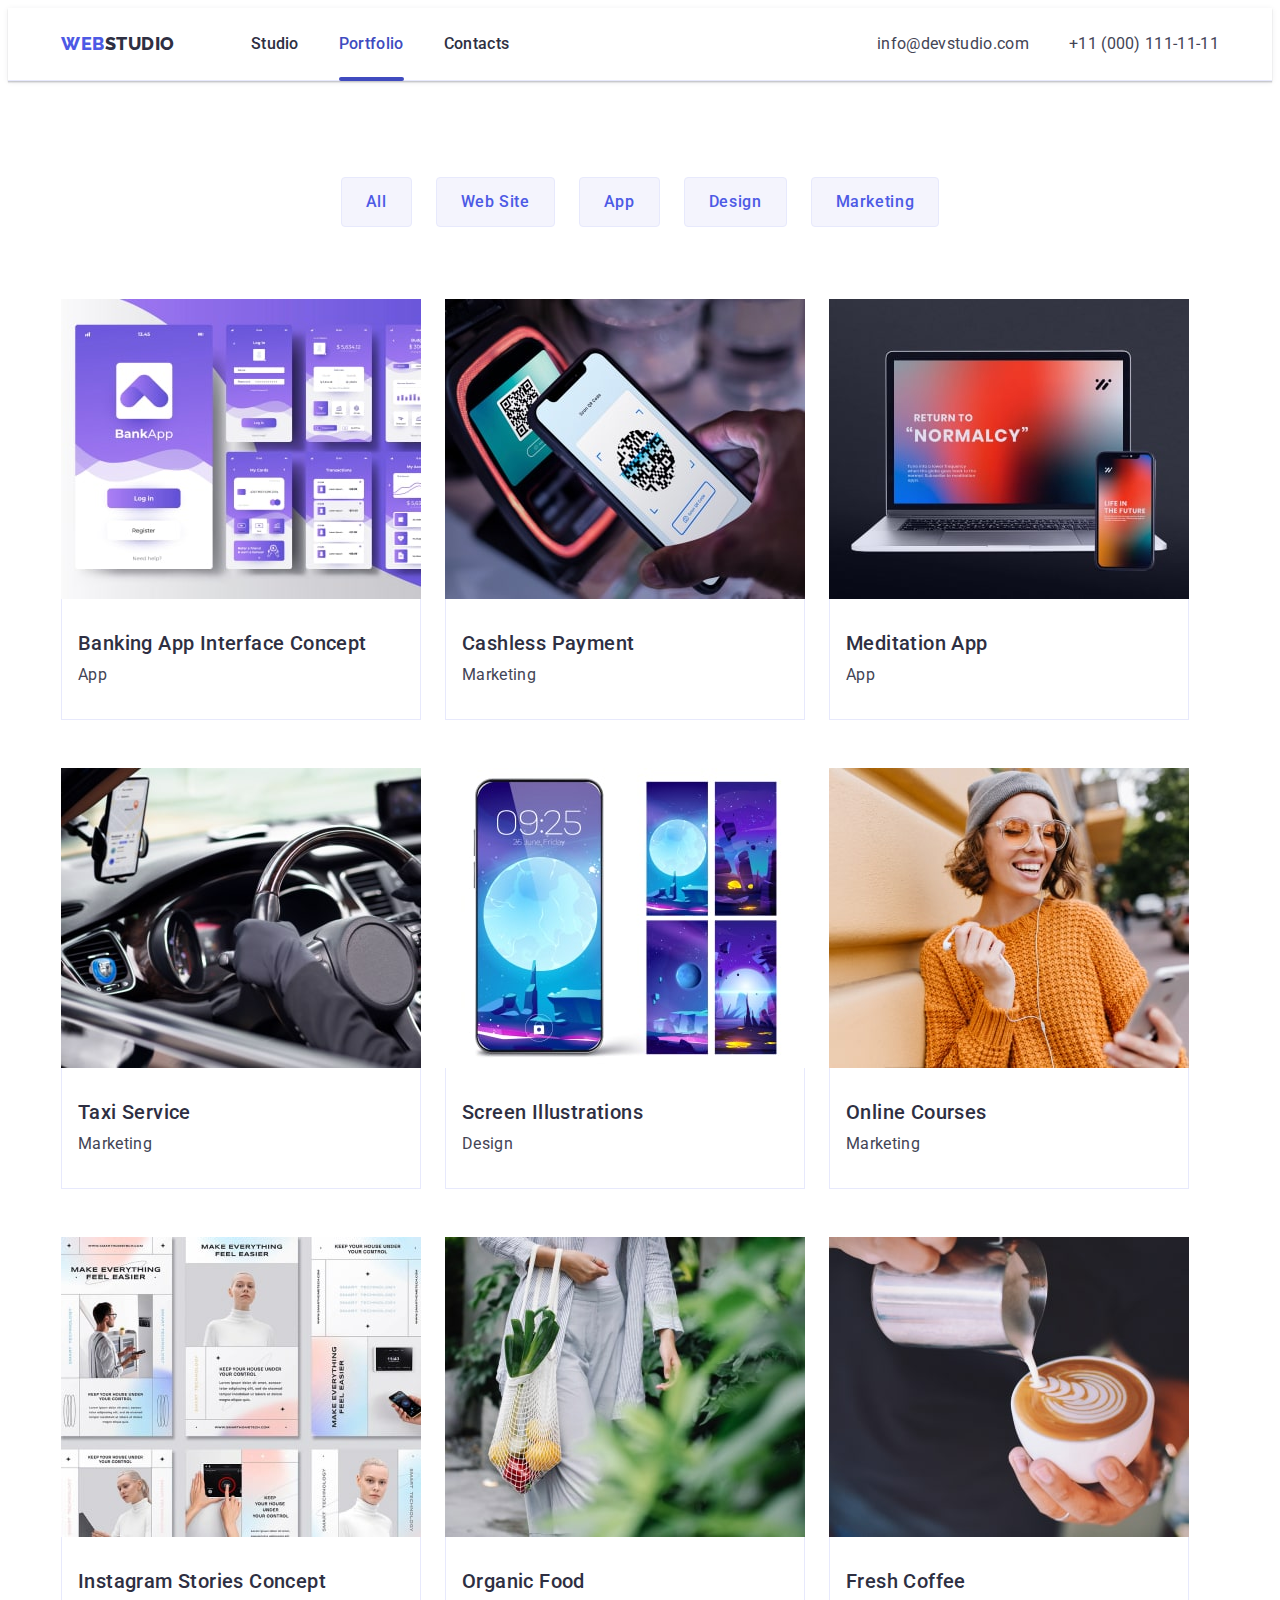
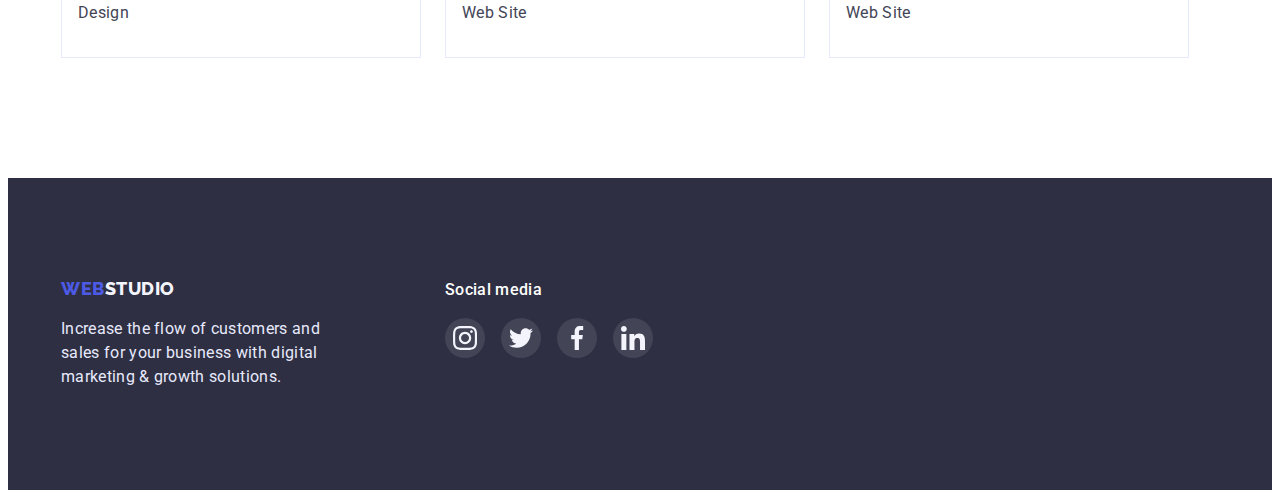
==== portfolio.html @ b0c1fd5e "Initial commit" ====
<!DOCTYPE html>
<html lang="en">
  <head>
    <meta charset="UTF-8" />
    <meta http-equiv="X-UA-Compatible" content="IE=edge" />
    <meta name="viewport" content="width=device-width, initial-scale=1.0" />
    <link rel="preconnect" href="https://fonts.googleapis.com" />
    <link rel="preconnect" href="https://fonts.gstatic.com" />
    <link
      href="https://fonts.googleapis.com/css2?family=Climate+Crisis&family=Raleway:wght@800&family=Roboto:wght@400;500&display=swap"
      rel="stylesheet"
    />
    <link
      rel="stylesheet"
      href="https://cdnjs.cloudflare.com/ajax/libs/modern-normalize/1.1.0/modern-normalize.min.css"
      integrity="sha512-wpPYUAdjBVSE4KJnH1VR1HeZfpl1ub8YT/NKx4PuQ5NmX2tKuGu6U/JRp5y+Y8XG2tV+wKQpNHVUX03MfMFn9Q=="
      crossorigin="anonymous"
      referrerpolicy="no-referrer"
    />
    <link rel="stylesheet" href="./css/styles.css" />
    <title>Portfolio</title>
  </head>

  <body>
    <header class="header">
      <div class="container header-container">
        <nav class="link nav">
          <a href="./index.html" class="link header-logo"
            >Web<span class="link">Studio</span></a
          >
          <ul class="list link header-list">
            <li><a class="header-nav link" href="./index.html">Studio</a></li>
            <li class="header-list-soc">
              <a class="header-nav link header-position" href="./portfolio.html"
                >Portfolio</a
              >
            </li>
            <li><a class="header-nav link" href="">Contacts</a></li>
          </ul>
        </nav>
        <address class="address">
          <ul class="list address-list">
            <li>
              <a class="address-nav link" href="mailto:info@devstudio.com"
                >info@devstudio.com</a
              >
            </li>
            <li>
              <a class="address-nav link" href="tel:+110001111111"
                >+11 (000) 111-11-11</a
              >
            </li>
          </ul>
        </address>
      </div>
    </header>
    <main>
      <section class="button">
        <div class="container">
          <h1 class="title-section">Portfolio</h1>
          <ul class="list button-list">
            <li><button type="button" class="btn">All</button></li>
            <li><button type="button" class="btn">Web Site</button></li>
            <li><button type="button" class="btn">App</button></li>
            <li><button type="button" class="btn">Design</button></li>
            <li><button type="button" class="btn">Marketing</button></li>
          </ul>
          <ul class="list link button-img">
            <li class="link img-text">
              <a href="" class="img-portfolio link">
                <div class="img-div">
                  <img
                    src="./images/banking-min.jpg"
                    alt="BankApp"
                    width="360"
                    height="300"
                  />
                  <p class="img-parag-hidden">
                    14 Stylish and User-Friendly App Design Concepts · Task
                    Manager App · Calorie Tracker App · Exotic Fruit Ecommerce
                    App · Cloud Storage App
                  </p>
                </div>
                <div class="img-list">
                  <h2 class="img-body">Banking App Interface Concept</h2>
                  <p class="img-parag">App</p>
                </div>
              </a>
            </li>
            <li class="link img-text">
              <a href="" class="img-portfolio link">
                <div class="img-div">
                  <img
                    src="./images/cashless-min.jpg"
                    alt="Payment"
                    width="360"
                    height="300"
                  />
                  <p class="img-parag-hidden">
                    14 Stylish and User-Friendly App Design Concepts · Task
                    Manager App · Calorie Tracker App · Exotic Fruit Ecommerce
                    App · Cloud Storage App
                  </p>
                </div>
                <div class="img-list">
                  <h2 class="img-body">Cashless Payment</h2>
                  <p class="img-parag">Marketing</p>
                </div>
              </a>
            </li>
            <li class="link img-text">
              <a href="" class="img-portfolio link">
                <div class="img-div">
                  <img
                    src="./images/medotaion-min.jpg"
                    alt="Laptop"
                    width="360"
                    height="300"
                  />
                  <p class="img-parag-hidden">
                    14 Stylish and User-Friendly App Design Concepts · Task
                    Manager App · Calorie Tracker App · Exotic Fruit Ecommerce
                    App · Cloud Storage App
                  </p>
                </div>
                <div class="img-list">
                  <h2 class="img-body">Meditation App</h2>
                  <p class="img-parag">App</p>
                </div>
              </a>
            </li>
            <li class="link img-text">
              <a href="" class="img-portfolio link">
                <div class="img-div">
                  <img
                    src="./images/taxi-min.jpg"
                    alt="Taxi"
                    width="360"
                    height="300"
                  />
                  <p class="img-parag-hidden">
                    14 Stylish and User-Friendly App Design Concepts · Task
                    Manager App · Calorie Tracker App · Exotic Fruit Ecommerce
                    App · Cloud Storage App
                  </p>
                </div>
                <div class="img-list">
                  <h2 class="img-body">Taxi Service</h2>
                  <p class="img-parag">Marketing</p>
                </div>
              </a>
            </li>
            <li class="link img-text">
              <a href="" class="img-portfolio link">
                <div class="img-div">
                  <img
                    src="./images/screen-min.jpg"
                    alt="Screen"
                    width="360"
                    height="300"
                  />
                  <p class="img-parag-hidden">
                    14 Stylish and User-Friendly App Design Concepts · Task
                    Manager App · Calorie Tracker App · Exotic Fruit Ecommerce
                    App · Cloud Storage App
                  </p>
                </div>
                <div class="img-list">
                  <h2 class="img-body">Screen Illustrations</h2>
                  <p class="img-parag">Design</p>
                </div>
              </a>
            </li>
            <li class="link img-text">
              <a href="" class="img-portfolio link">
                <div class="img-div">
                  <img
                    src="./images/online-min.jpg"
                    alt="Online"
                    width="360"
                    height="300"
                  />
                  <p class="img-parag-hidden">
                    14 Stylish and User-Friendly App Design Concepts · Task
                    Manager App · Calorie Tracker App · Exotic Fruit Ecommerce
                    App · Cloud Storage App
                  </p>
                </div>
                <div class="img-list">
                  <h2 class="img-body">Online Courses</h2>
                  <p class="img-parag">Marketing</p>
                </div>
              </a>
            </li>
            <li class="link img-text">
              <a href="" class="img-portfolio link">
                <div class="img-div">
                  <img
                    src="./images/insta-min.jpg"
                    alt="Instagram Stories"
                    width="360"
                    height="300"
                  />
                  <p class="img-parag-hidden">
                    14 Stylish and User-Friendly App Design Concepts · Task
                    Manager App · Calorie Tracker App · Exotic Fruit Ecommerce
                    App · Cloud Storage App
                  </p>
                </div>
                <div class="img-list">
                  <h2 class="img-body">Instagram Stories Concept</h2>
                  <p class="img-parag">Design</p>
                </div>
              </a>
            </li>
            <li class="link img-text">
              <a href="" class="img-portfolio link">
                <div class="img-div">
                  <img
                    src="./images/food-min.jpg"
                    alt="Food"
                    width="360"
                    height="300"
                  />
                  <p class="img-parag-hidden">
                    14 Stylish and User-Friendly App Design Concepts · Task
                    Manager App · Calorie Tracker App · Exotic Fruit Ecommerce
                    App · Cloud Storage App
                  </p>
                </div>
                <div class="img-list">
                  <h2 class="img-body">Organic Food</h2>
                  <p class="img-parag">Web Site</p>
                </div>
              </a>
            </li>
            <li class="link img-text">
              <a href="" class="img-portfolio link">
                <div class="img-div">
                  <img
                    src="./images/coffee-min.jpg"
                    alt="Coffee"
                    width="360"
                    height="300"
                  />
                  <p class="img-parag-hidden">
                    14 Stylish and User-Friendly App Design Concepts · Task
                    Manager App · Calorie Tracker App · Exotic Fruit Ecommerce
                    App · Cloud Storage App
                  </p>
                </div>
                <div class="img-list">
                  <h2 class="img-body">Fresh Coffee</h2>
                  <p class="img-parag">Web Site</p>
                </div>
              </a>
            </li>
          </ul>
        </div>
      </section>
    </main>

    <footer class="footer">
      <div class="footer-box container">
        <div class="footer-soc-section">
          <a href="./index.html" class="footer-logo link"
            >Web<span class="span link">Studio</span></a
          >
          <p class="footer-text">
            Increase the flow of customers and sales for your business with
            digital marketing & growth solutions.
          </p>
        </div>
        <div class="footer-soc">
          <h3 class="footer-page">Social media</h3>
          <ul class="footer-wrap list">
            <li class="footer-list">
              <a href="" class="footer-link link">
                <svg width="24" height="24">
                  <use href="./images/icons.svg.svg#icon-instagram-1"></use>
                </svg>
              </a>
            </li>
            <li class="footer-list">
              <a href="" class="footer-link link">
                <svg width="24" height="24">
                  <use href="./images/icons.svg.svg#icon-twitter-1"></use>
                </svg>
              </a>
            </li>
            <li class="footer-list">
              <a href="" class="footer-link link">
                <svg width="24" height="24">
                  <use href="./images/icons.svg.svg#icon-facebook-1 "></use>
                </svg>
              </a>
            </li>
            <li class="footer-list">
              <a href="" class="footer-link link">
                <svg width="24" height="24">
                  <use href="./images/icons.svg.svg#icon-linkedin-1"></use>
                </svg>
              </a>
            </li>
          </ul>
        </div>
      </div>
    </footer>
  </body>
</html>
---- css/styles.css ----
:root {
  --back-color: #2e2f42;
  --white: #ffffff;
  --blue: #4d5ae5;
  --light-blue: #404bbf;
  --light-black: #434455;
  --black-white: #f4f4fd;
  --light-white: #e7e9fc;
  --white-modal: #fcfcfc;
  --transition: 250ms cubic-bezier(0.4, 0, 0.2, 1);
  --background-eclipse: rgba(46, 47, 66, 0.4);
}

body {
  font-family: "Roboto", sans-serif;
  color: #434455;
  font-style: normal;
}

p,
h1,
h2,
h3 {
  margin: 0;
}

ul {
  margin: 0;
  padding-left: 0;
}

.link {
  text-decoration: none;
}

.list {
  list-style: none;
}

img {
  display: block;
}

.container {
  width: 1158px;
  padding-left: 15px;
  padding-right: 15px;
  margin: 0 auto;
}

.section {
  padding-top: 120px;
  padding-bottom: 120px;
}

/*------------ HEADER------------- */
.header {
  background: var(--white);
  border-bottom: 1px solid #e7e9fc;
  box-shadow: 0px 2px 1px rgba(46, 47, 66, 0.08),
    0px 1px 1px rgba(46, 47, 66, 0.16), 0px 1px 6px rgba(46, 47, 66, 0.08);
  padding: 24px 0;
}

.header-list {
  display: flex;
  gap: 40px;
}

.nav {
  display: flex;
  align-items: center;
  margin-right: auto;
}

.header-container {
  display: flex;
}

.header-logo {
  font-family: "Raleway", sans-serif;
  font-weight: 800;
  font-size: 18px;
  line-height: 1.17;
  align-items: center;
  letter-spacing: 0.03em;
  text-transform: uppercase;
  color: var(--blue);
  text-decoration: none;
}

.header-logo {
  margin-right: 76px;
}

.header-logo span {
  color: var(--back-color);
}

.header-nav {
  font-weight: 500;
  font-size: 16px;
  line-height: 1.5;
  letter-spacing: 0.02em;
  color: var(--back-color);
  transition: color var(--transition);
}

.header-nav:hover {
  color: var(--light-blue);
}

.header-nav:focus {
  color: var(--light-blue);
}

.header-list-soc {
  position: relative;
}

.header-position {
  color: #404bbf;
}

.header-position::after {
  position: absolute;
  content: "";
  display: block;
  width: 100%;
  height: 4px;
  margin: 0 auto;
  left: 0;
  bottom: -25px;
  background-color: var(--light-blue);
  border-radius: 2px;
}

.address {
  font-style: normal;
}

.address-list {
  display: flex;
  gap: 40px;
}

.header-address:hover,
.header-address:focus {
  color: var(--light-blue);
}

.address-nav {
  font-size: 16px;
  line-height: 1.5;
  letter-spacing: 0.02em;
  color: var(--light-black);
  transition: color var(--transition);
}

.address-nav:hover {
  color: var(--light-blue);
}
.address-nav:focus {
  color: var(--light-blue);
}

/*--------------- PAGE ----------- */
.page {
  background: var(--back-color);
  background-image: linear-gradient(
      rgba(46, 47, 66, 0.7),
      rgba(46, 47, 66, 0.7)
    ),
    url(../images/hero-min.jpg);
  background-repeat: no-repeat;
  background-position: center;
  background-size: cover;
  max-width: 1440px;
  margin: 0 auto;
  padding-top: 188px;
  padding-bottom: 188px;
}

.page-title {
  width: 496px;
  height: 120px;
  margin: 0 auto;
  margin-bottom: 48px;
  font-weight: 700;
  font-size: 56px;
  line-height: 1.07;
  text-align: center;
  letter-spacing: 0.02em;
  color: var(--white);
}

.page-btn {
  font-family: "Roboto", sans-serif;
  font-weight: 500;
  font-size: 16px;
  line-height: 1.5;
  letter-spacing: 0.04em;
  color: var(--white);
  cursor: pointer;
  transition: background-color var(--transition);
  display: flex;
  flex-direction: row;
  align-items: flex-start;
  padding: 16px 32px;
  margin: 0 auto;
  border: none;
  border-radius: 4px;
  box-shadow: 0px 4px 4px rgba(0, 0, 0, 0.15);
  background: var(--blue);
}

.page-btn:hover,
.page-btn:focus {
  background-color: var(--light-blue);
}

/*---------------- CONTENT---------------- */

.content-title {
  margin-bottom: 8px;
  font-weight: 500;
  font-size: 20px;
  line-height: 1.2;
  letter-spacing: 0.02em;
  color: var(--back-color);
}

.content-text {
  font-size: 16px;
  line-height: 1.5;
  letter-spacing: 0.02em;
  color: var(--light-black);
}

.content {
  display: flex;
  gap: 24px;
}

.content-list {
  width: 264px;
}

.title-section {
  display: none;
}

.content-image {
  display: flex;
  justify-content: center;
  background-color: var(--black-white);
  border-radius: 4px;
  margin-bottom: 8px;
  padding: 24px 0;
}

.content-svg {
  width: 64px;
  height: 64px;
}

/*--------------- img--------------------- */

.img-title {
  font-weight: 700;
  font-size: 36px;
  line-height: 1.11;
  text-align: center;
  letter-spacing: 0.02em;
  text-transform: capitalize;
  color: var(--back-color);
}

.img-title {
  margin-bottom: 72px;
}

.foto {
  width: calc(100% - 48px) / 3;
  display: flex;
  gap: 24px;
}

.image {
  display: block;
  max-width: 100%;
  height: auto;
}

.img-container {
  padding-bottom: 120px;
}

/*------------------ TEAM--------------- */

.team {
  background: var(--black-white);
  padding-top: 120px;
  padding-bottom: 120px;
}

.team-heading {
  font-weight: 700;
  font-size: 36px;
  line-height: 1.11;
  text-align: center;
  letter-spacing: 0.02em;
  text-transform: capitalize;
  color: var(--back-color);
}

.team-list {
  margin-top: 72px;
  gap: 24px;
  display: flex;
}

.list-color {
  background-color: var(--white);
  border-radius: 0px 0px 4px 4px;
  padding-bottom: 32px;
  box-shadow: 0px 1px 6px rgba(46, 47, 66, 0.08),
    0px 1px 1px rgba(46, 47, 66, 0.16), 0px 2px 1px rgba(46, 47, 66, 0.08);
}

.team-title {
  margin-top: 32px;
  margin-bottom: 8px;
  font-weight: 500;
  font-size: 20px;
  line-height: 1.2;
  text-align: center;
  letter-spacing: 0.02em;
  color: var(--back-color);
}
.team-text {
  font-size: 16px;
  line-height: 1.5;
  text-align: center;
  letter-spacing: 0.02em;
  color: var(--light-black);
  margin-bottom: 8px;
}

.team-soc-list {
  display: flex;
  justify-content: center;
  gap: 24px;
}
.team-soc-wrap {
  width: 40px;
  height: 40px;
}

.team-socs {
  width: 100%;
  height: 100%;
  border-radius: 50%;
  background-color: var(--blue);
  display: flex;
  justify-content: center;
  align-items: center;
  transition: background-color var(--transition);
}

.team-socs:hover,
.team-socs:focus {
  background-color: var(--light-blue);
}

/*------------------ Customers------------------------------- */

.customers {
  font-weight: 700;
  font-size: 36px;
  line-height: 1.11;
  text-align: center;
  letter-spacing: 0.02em;
  color: var(--back-color);
  margin-bottom: 72px;
}

.customers-page {
  display: flex;
  justify-content: center;
  gap: 24px;
}
.customers-list {
  width: 164px;
  height: 88px;
}
.customers-link {
  width: 100%;
  height: 100%;
  border: 1px solid #8e8f99;
  border-radius: 4px;
  display: flex;
  justify-content: center;
  padding: 16px 32px;
  transition: border-color var(--transition);
}

.customers-icon {
  fill: #8e8f99;
  transition: fill var(--transition);
}

.customers-link:hover .customers-icon,
.customers-link:focus .customers-icon {
  fill: #404bbf;
}

.customers-link:hover,
.customers-link:focus {
  border-color: var(--light-blue);
}

/*------------- footer ------------*/
.footer {
  background: var(--back-color);
  padding-top: 100px;
  padding-bottom: 100px;
  margin: 0 auto;
}

.footer-logo {
  font-family: "Raleway", sans-serif;
  font-weight: 800;
  font-size: 18px;
  line-height: 1.17;
  letter-spacing: 0.03em;
  text-transform: uppercase;
  color: var(--blue);
  text-decoration: none;
}

.span {
  color: var(--black-white);
}
.footer-text {
  font-size: 16px;
  line-height: 1.5;
  letter-spacing: 0.02em;
  color: var(--light-white);
  margin-top: 17.5px;
  max-width: 264px;
}
.footer-soc-section {
  width: 264px;
  height: 112px;
  margin-right: 120px;
}

.footer-box {
  display: flex;
}

.footer-page {
  font-weight: 500;
  font-size: 16px;
  line-height: 1.5;
  letter-spacing: 0.02em;
  color: var(--white);
  margin-bottom: 16px;
}

.footer-wrap {
  display: flex;
  justify-content: center;
  gap: 16px;
}

.footer-link {
  width: 40px;
  height: 40px;
  border-radius: 50%;
  background-color: var(--light-black);
  display: flex;
  justify-content: center;
  align-items: center;
  transition: background-color var(--transition);
}

.footer-link:hover,
.footer-link:focus {
  background-color: #31d0aa;
}

/*--------------- PORTFOLIO------------- */

.imagess {
  font-size: 36px;
  line-height: 1.11;
  text-align: center;
  letter-spacing: 0.02em;
  text-transform: capitalize;
  color: var(--back-color);
}

.button {
  padding-top: 96px;
  padding-bottom: 120px;
}

.btn {
  font-family: "Roboto", sans-serif;
  font-weight: 500;
  font-size: 16px;
  line-height: 1.5;
  text-align: center;
  letter-spacing: 0.04em;
  color: var(--blue);
  background-color: var(--black-white);
  cursor: pointer;
  padding: 12px 24px;
  border: 1px solid var(--light-white);
  border-radius: 4px;
  transition: color var(--transition), background-color var(--transition),
    box-shadow var(--transition), border-color var(--transition);
}

.btn:hover,
.btn:focus {
  color: var(--white);
  background-color: var(--light-blue);
  box-shadow: 0px 3px 1px rgba(0, 0, 0, 0.1), 0px 2px 1px rgba(0, 0, 0, 0.08),
    0px 2px 2px rgba(0, 0, 0, 0.12);
  border-color: transparent;
}

.button-list {
  display: flex;
  justify-content: center;
  gap: 24px;
  margin-bottom: 72px;
}

/*------------ IMG-BODY---------- */

.button-img {
  display: flex;
  flex-wrap: wrap;
  gap: 48px 24px;
}

.img-body {
  margin-bottom: 8px;
  font-weight: 500;
  font-size: 20px;
  line-height: 1.2;
  letter-spacing: 0.02em;
  color: var(--back-color);
}

.img-parag {
  font-size: 16px;
  line-height: 1.5;
  letter-spacing: 0.02em;
  color: var(--light-black);
}

.img-list {
  background: var(--white);
  border: 1px solid var(--light-white);
  padding: 32px 16px;
  border-top: none;
}

.img-portfolio {
  display: block;
  transition: box-shadow var(--transition);
}

.img-portfolio:hover,
.img-portfolio:focus {
  box-shadow: 0px 1px 6px rgba(46, 47, 66, 0.08),
    0px 1px 1px rgba(46, 47, 66, 0.16), 0px 2px 1px rgba(46, 47, 66, 0.08);
}

.img-text:hover .img-parag-hidden,
.img-portfolio:focus .img-parag-hidden {
  transform: translate(0, 0);
}

/*---------------------- TRANSLATE------------------------ */

.img-div {
  position: relative;
  display: block;
  overflow: hidden;
}
.img-div:hover .img-parag-hidden {
  transform: translateY(0);
}

.img-parag-hidden {
  margin-top: 0px;
  margin-bottom: 0px;
  font-size: 16px;
  line-height: 1.5;
  position: absolute;
  top: 0;
  left: 0;
  width: 100%;
  height: 100%;
  overflow: auto;
  padding: 40px 32px;
  color: var(--black-white);
  background-color: var(--blue);
  transform: translateY(100%);
  transition: transform var(--transition);
}

/* -------------------------MODAL--------------------- */

.bacgdrop {
  position: fixed;
  top: 0;
  width: 100%;
  height: 100%;
  background-color: var(--background-eclipse);
  transform: opacity var(--transition), visibility var(--transition);
}
.modal {
  width: 408px;
  min-height: 576px;
  background: var(--white-modal);
  border-radius: 4px;
  position: absolute;
  top: 50%;
  left: 50%;
  transform: translate(-50%, -50%);
  box-shadow: 0px 1px 1px rgba(0, 0, 0, 0.14), 0px 1px 3px rgba(0, 0, 0, 0.12),
    0px 2px 1px rgba(0, 0, 0, 0.2);
  padding: 24px;
}

.modal-svg {
  width: 8px;
  height: 8px;
}

.modal-button {
  width: 24px;
  height: 24px;
  border: 1px solid rgba(0, 0, 0, 0.1);
  display: block;
  margin-left: auto;
  border-radius: 50%;
  transform: background var(--transition), border var(--transition);
  cursor: pointer;
}

.modal-button:hover,
.modal-button:focus {
  background: var(--light-blue);
}

.is-hidden {
  opacity: 0;
  visibility: hidden;
  pointer-events: none;
}
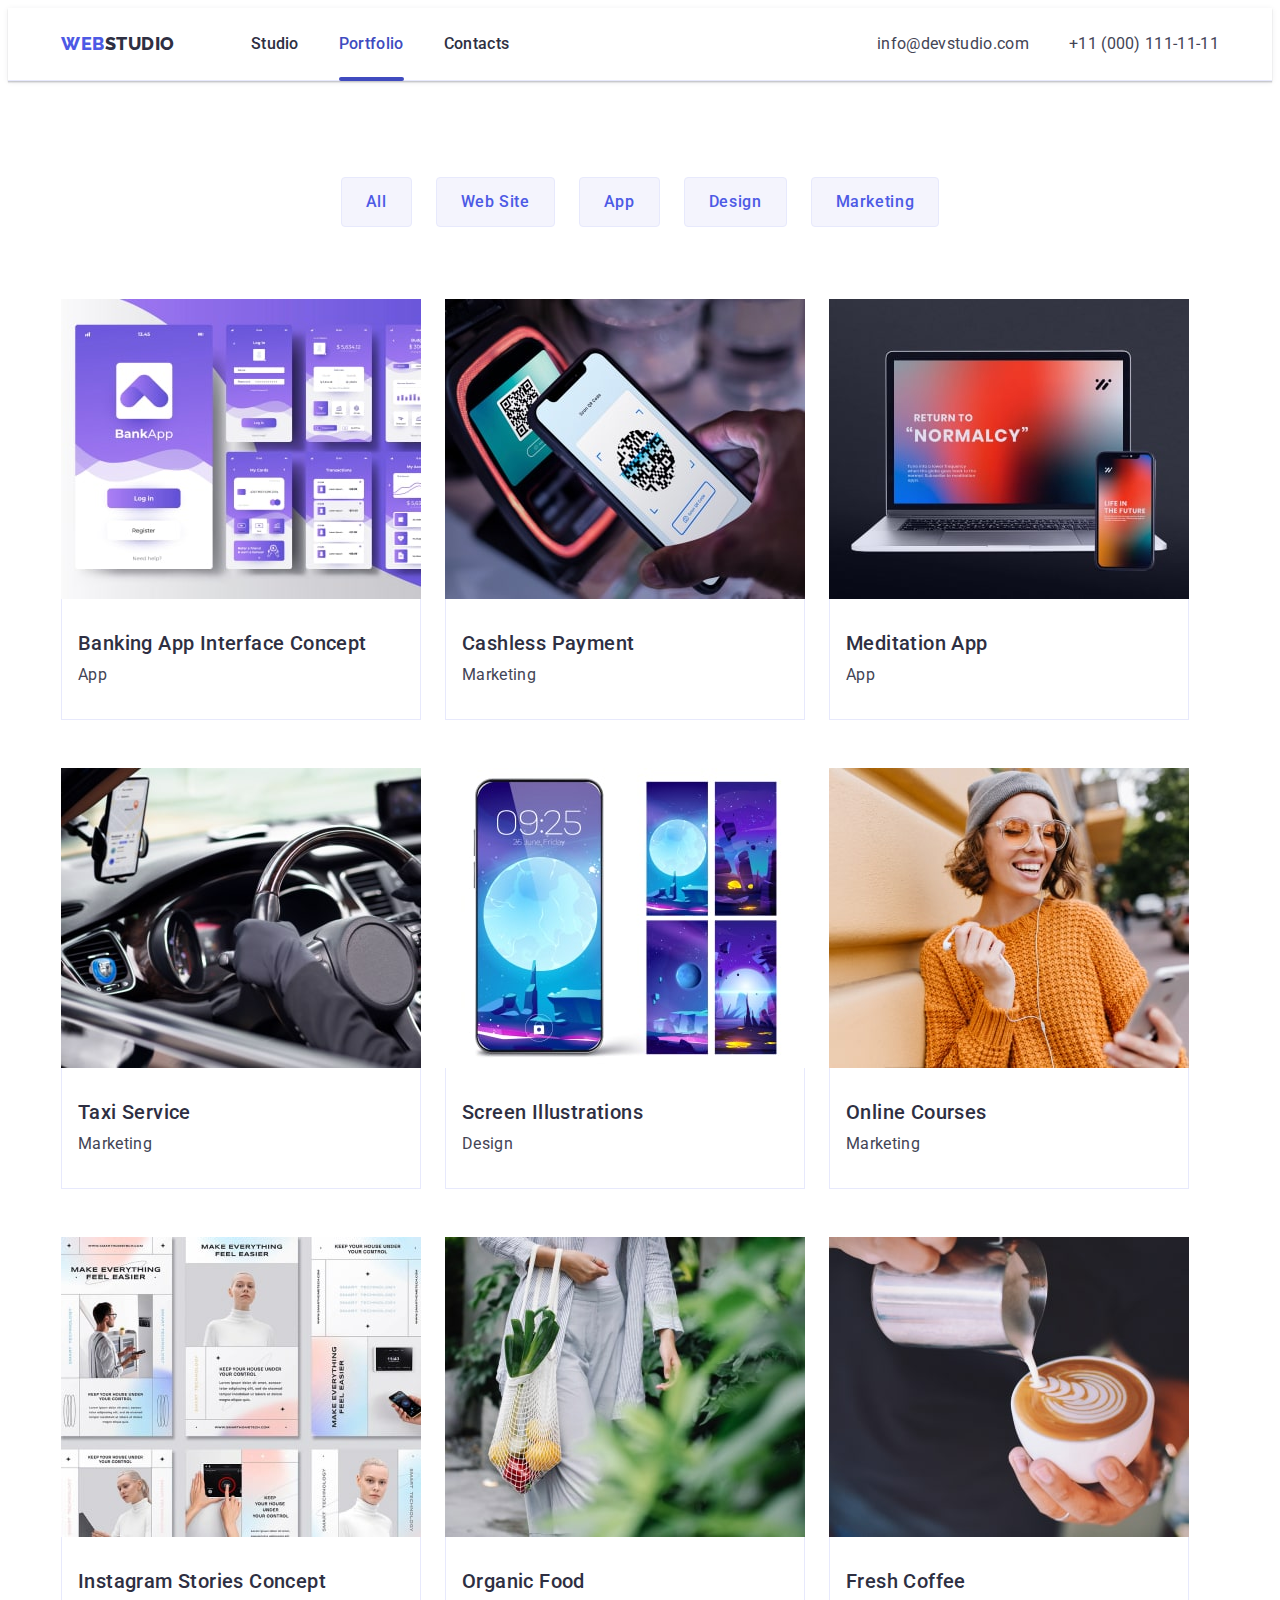
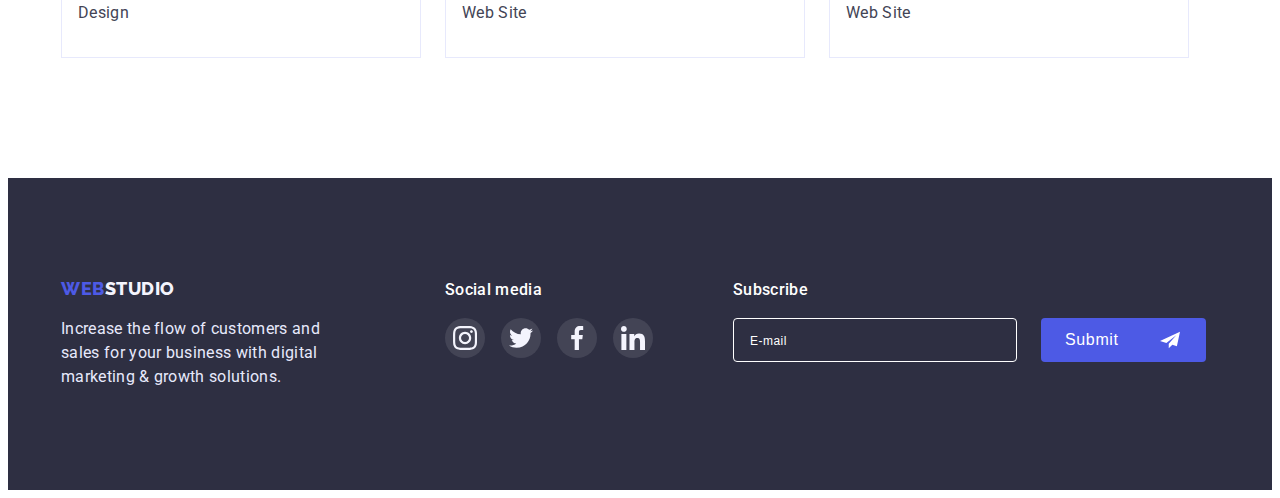
==== commit 85052f9d: "homework-6" ====
--- a/portfolio.html
+++ b/portfolio.html
@@ -304,6 +304,25 @@
             </li>
           </ul>
         </div>
+        <div class="footer-subscribe">
+          <p class="footer-subscribe-text">Subscribe</p>
+          <form class="form-email">
+            <input
+              class="input-email"
+              type="email"
+              name="email"
+              id="email"
+              placeholder="E-mail"
+              required
+            />
+            <button type="submit" class="footer-submit">
+              <span class="submit-text">Submit</span>
+              <svg class="footer-icon">
+                <use href="./images/icons.svg.svg#icon-Frame-3"></use>
+              </svg>
+            </button>
+          </form>
+        </div>
       </div>
     </footer>
   </body>
--- a/css/styles.css
+++ b/css/styles.css
@@ -7,6 +7,7 @@
   --black-white: #f4f4fd;
   --light-white: #e7e9fc;
   --white-modal: #fcfcfc;
+  --gray: #8e8f99;
   --transition: 250ms cubic-bezier(0.4, 0, 0.2, 1);
   --background-eclipse: rgba(46, 47, 66, 0.4);
 }
@@ -27,6 +28,15 @@
 ul {
   margin: 0;
   padding-left: 0;
+}
+
+.visually-hidden {
+  position: absolute;
+  width: 1px;
+  height: 1px;
+  margin: -1px;
+  border: 0;
+  padding: 0;
 }
 
 .link {
@@ -448,7 +458,7 @@
   letter-spacing: 0.02em;
   color: var(--light-white);
   margin-top: 17.5px;
-  max-width: 264px;
+  width: 264px;
 }
 .footer-soc-section {
   width: 264px;
@@ -489,6 +499,86 @@
 .footer-link:hover,
 .footer-link:focus {
   background-color: #31d0aa;
+}
+
+/*----------------- Subscribe------------------- */
+
+.footer-subscribe {
+  margin-left: 80px;
+}
+.form-email {
+  display: flex;
+}
+
+.footer-subscribe-text {
+  font-weight: 500;
+  font-size: 16px;
+  line-height: 1.5;
+  letter-spacing: 0.02em;
+  color: var(--white);
+  margin-bottom: 16px;
+}
+
+.input-email {
+  width: 264px;
+  height: 40px;
+  border: 1px solid var(--white);
+  border-radius: 4px;
+  background: var(--back-color);
+  padding-left: 16px;
+  color: var(--white);
+  transform: border-color var(--transition);
+}
+
+.input-email:hover,
+.input-email:focus {
+  border-color: var(--blue);
+}
+
+.input-email::placeholder {
+  font-size: 12px;
+  line-height: 2;
+  display: flex;
+  align-items: center;
+  letter-spacing: 0.04em;
+  color: var(--white);
+}
+
+.footer-submit {
+  display: flex;
+  flex-direction: row;
+  justify-content: center;
+  align-items: center;
+  padding: 8px 24px;
+  gap: 16px;
+  background: var(--blue);
+  border-radius: 4px;
+  border: none;
+  margin-left: 24px;
+  transform: background var(--transition);
+}
+
+.footer-submit:hover,
+.footer-submit:focus {
+  background: var(--light-blue);
+}
+
+.submit-text {
+  width: 77px;
+  height: 24px;
+  font-weight: 500;
+  font-size: 16px;
+  line-height: 1.5;
+  display: flex;
+  align-items: center;
+  text-align: center;
+  letter-spacing: 0.04em;
+  color: var(--white);
+}
+
+.footer-icon {
+  width: 24px;
+  height: 20px;
 }
 
 /*--------------- PORTFOLIO------------- */
@@ -654,6 +744,7 @@
   border-radius: 50%;
   transform: background var(--transition), border var(--transition);
   cursor: pointer;
+  margin-bottom: 24px;
 }
 
 .modal-button:hover,
@@ -666,3 +757,134 @@
   visibility: hidden;
   pointer-events: none;
 }
+
+.modal-title {
+  font-weight: 500;
+  font-size: 16px;
+  line-height: 1.5;
+  text-align: center;
+  letter-spacing: 0.02em;
+  color: var(--back-color);
+  margin-bottom: 16px;
+}
+
+.modal-span {
+  display: inline-block;
+  font-weight: 400;
+  font-size: 12px;
+  line-height: 1.17;
+  letter-spacing: 0.04em;
+  color: var(--gray);
+  margin-bottom: 4px;
+}
+
+.modal-text {
+  width: 360px;
+  height: 40px;
+  padding-left: 38px;
+  border: 1px solid rgba(46, 47, 66, 0.4);
+  border-radius: 4px;
+  background: var(--white-modal);
+  outline: transparent;
+  transform: border-color var(--transition), fill var(--transition);
+}
+
+.modal-text:focus {
+  border-color: var(--blue);
+}
+
+.modal-text:focus + .modal-image {
+  fill: var(--blue);
+}
+
+.modal-page {
+  position: relative;
+  margin-bottom: 8px;
+}
+
+.modal-image {
+  position: absolute;
+  left: 16px;
+  top: 50%;
+  transform: translateY(-50%);
+}
+
+.modal-textarea {
+  resize: none;
+  width: 360px;
+  height: 120px;
+  border: 1px solid rgba(46, 47, 66, 0.4);
+  border-radius: 4px;
+  padding: 8px 16px;
+  outline: transparent;
+  transform: border-color var(--transition);
+}
+
+.modal-textarea:focus {
+  border-color: var(--blue);
+}
+
+.modal-textarea::placeholder {
+  font-weight: 400;
+  font-size: 12px;
+  line-height: 1.17;
+  letter-spacing: 0.04em;
+  color: rgba(46, 47, 66, 0.4);
+}
+
+.check-text {
+  display: flex;
+  align-items: flex-end;
+  gap: 8px;
+  font-size: 12px;
+  line-height: 1.17;
+  letter-spacing: 0.04em;
+  color: var(--gray);
+  margin: 16px 0 24px 0;
+}
+.check-link {
+  line-height: 1.33;
+  text-decoration-line: underline;
+  color: var(--blue);
+}
+
+.check-text::before {
+  content: "";
+  width: 16px;
+  height: 16px;
+  border: 1px solid rgba(46, 47, 66, 0.4);
+  border-radius: 2px;
+  display: block;
+}
+
+.modal-check-input:checked + .check-text::before {
+  background-color: var(--light-blue);
+  border: none;
+  background-image: url(../images/Vector.svg);
+  background-repeat: no-repeat;
+  background-position: center;
+}
+
+.modal-submit {
+  display: block;
+  width: 169px;
+  height: 56px;
+  border: transparent;
+  border-radius: 4px;
+  padding: 16px 32px;
+  background: var(--blue);
+  cursor: pointer;
+  font-weight: 500;
+  font-size: 16px;
+  line-height: 1.5;
+  letter-spacing: 0.04em;
+  color: var(--white);
+  margin: auto;
+  transform: background-color var(--transition), box-shadow var(--transition);
+}
+
+.modal-submit:hover,
+.modal-submit:focus {
+  background-color: var(--light-blue);
+  box-shadow: 0px 4px 4px rgba(0, 0, 0, 0.15);
+}
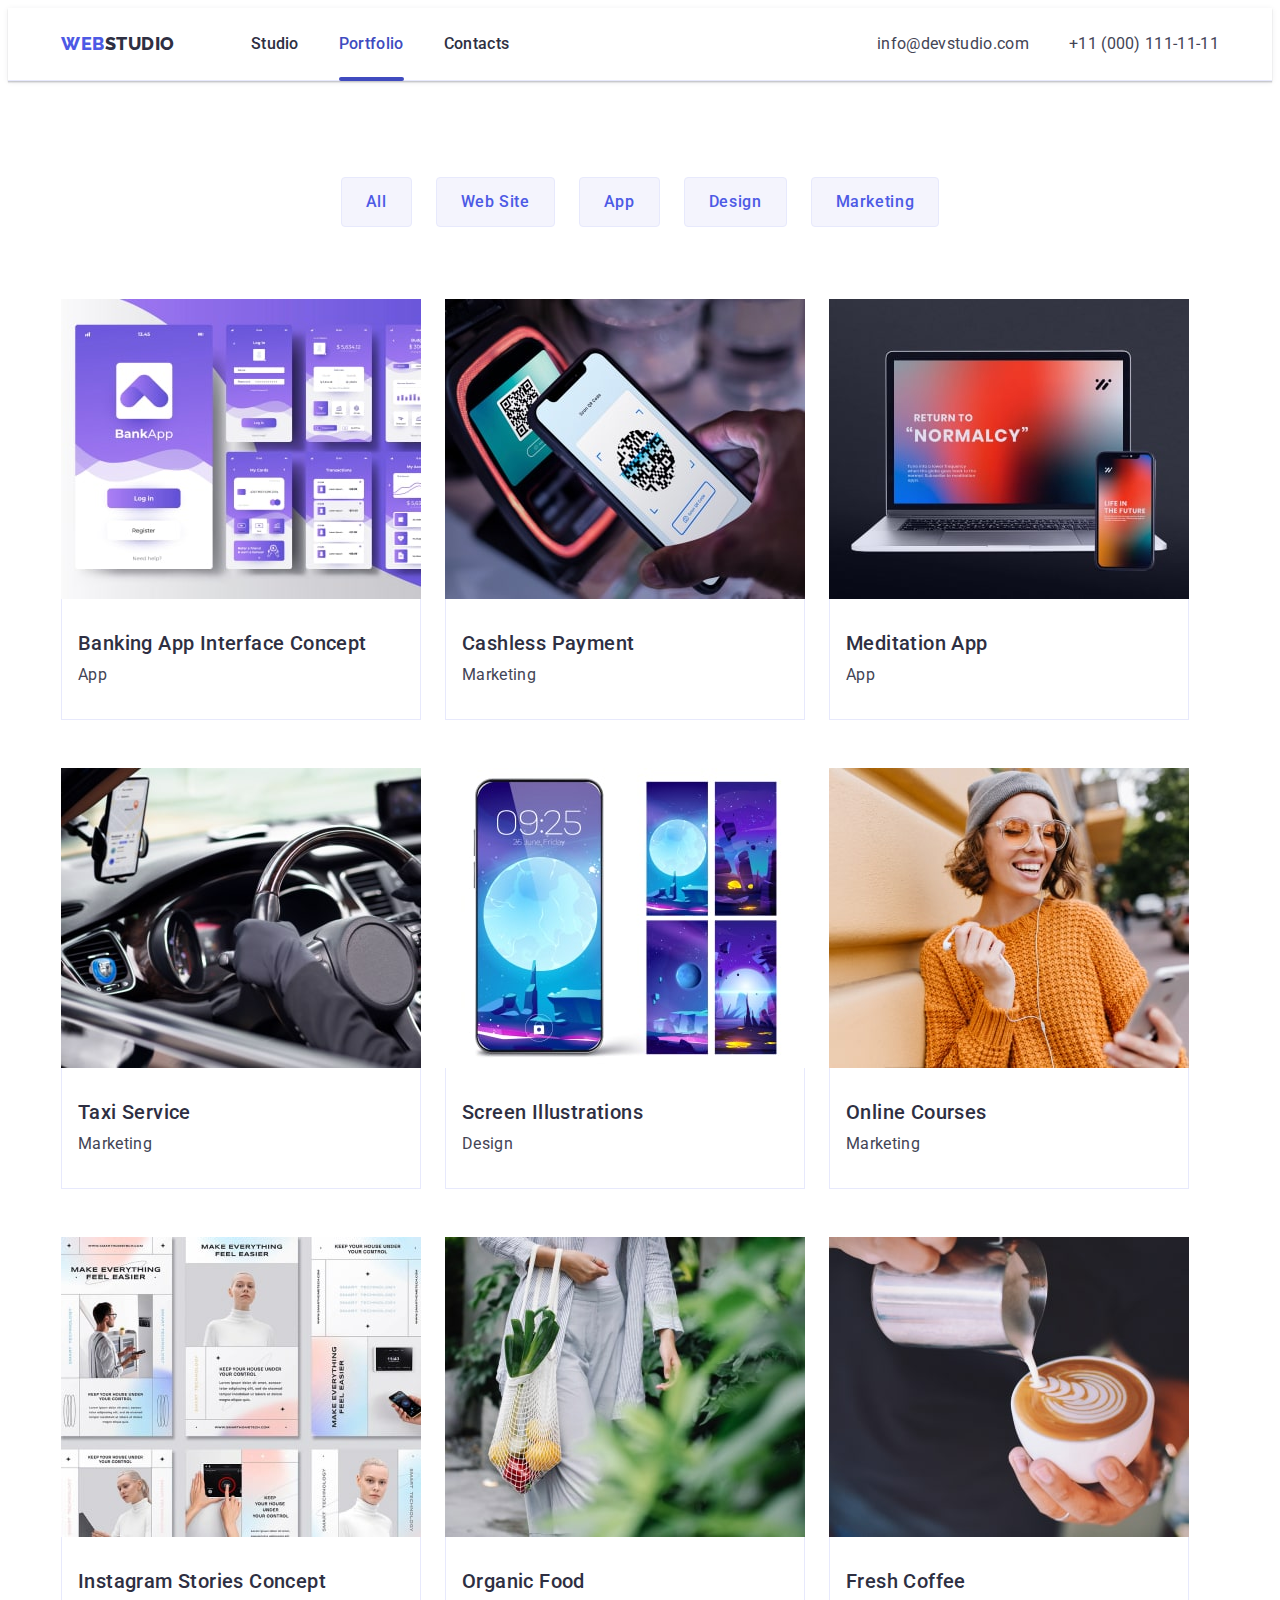
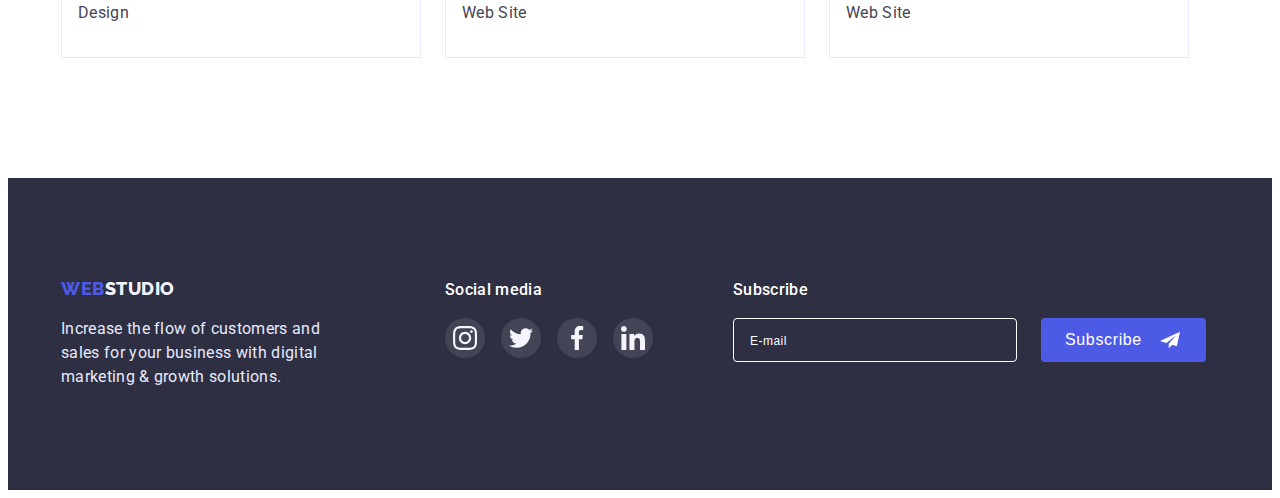
==== commit bbf7108d: "fix" ====
--- a/portfolio.html
+++ b/portfolio.html
@@ -316,7 +316,7 @@
               required
             />
             <button type="submit" class="footer-submit">
-              <span class="submit-text">Submit</span>
+              <span class="submit-text">Subscribe</span>
               <svg class="footer-icon">
                 <use href="./images/icons.svg.svg#icon-Frame-3"></use>
               </svg>
--- a/css/styles.css
+++ b/css/styles.css
@@ -555,6 +555,7 @@
   border-radius: 4px;
   border: none;
   margin-left: 24px;
+  cursor: pointer;
   transform: background var(--transition);
 }
 
@@ -727,7 +728,7 @@
   transform: translate(-50%, -50%);
   box-shadow: 0px 1px 1px rgba(0, 0, 0, 0.14), 0px 1px 3px rgba(0, 0, 0, 0.12),
     0px 2px 1px rgba(0, 0, 0, 0.2);
-  padding: 24px;
+  padding: 72px 24px 24px;
 }
 
 .modal-svg {
@@ -736,20 +737,23 @@
 }
 
 .modal-button {
+  position: absolute;
   width: 24px;
   height: 24px;
   border: 1px solid rgba(0, 0, 0, 0.1);
   display: block;
-  margin-left: auto;
   border-radius: 50%;
-  transform: background var(--transition), border var(--transition);
+  transform: background var(--transition),
+    border var(--transition) fill var(--transition);
   cursor: pointer;
-  margin-bottom: 24px;
+  top: 24px;
+  right: 24px;
 }
 
 .modal-button:hover,
 .modal-button:focus {
   background: var(--light-blue);
+  fill: var(--white);
 }
 
 .is-hidden {
@@ -768,8 +772,13 @@
   margin-bottom: 16px;
 }
 
+.modal-label {
+  display: block;
+  margin-bottom: 8px;
+}
+
 .modal-span {
-  display: inline-block;
+  display: block;
   font-weight: 400;
   font-size: 12px;
   line-height: 1.17;
@@ -799,7 +808,6 @@
 
 .modal-page {
   position: relative;
-  margin-bottom: 8px;
 }
 
 .modal-image {
@@ -810,6 +818,7 @@
 }
 
 .modal-textarea {
+  display: block;
   resize: none;
   width: 360px;
   height: 120px;
@@ -832,6 +841,10 @@
   color: rgba(46, 47, 66, 0.4);
 }
 
+.modal-check {
+  margin: 16px 0 24px 0;
+}
+
 .check-text {
   display: flex;
   align-items: flex-end;
@@ -840,7 +853,6 @@
   line-height: 1.17;
   letter-spacing: 0.04em;
   color: var(--gray);
-  margin: 16px 0 24px 0;
 }
 .check-link {
   line-height: 1.33;
